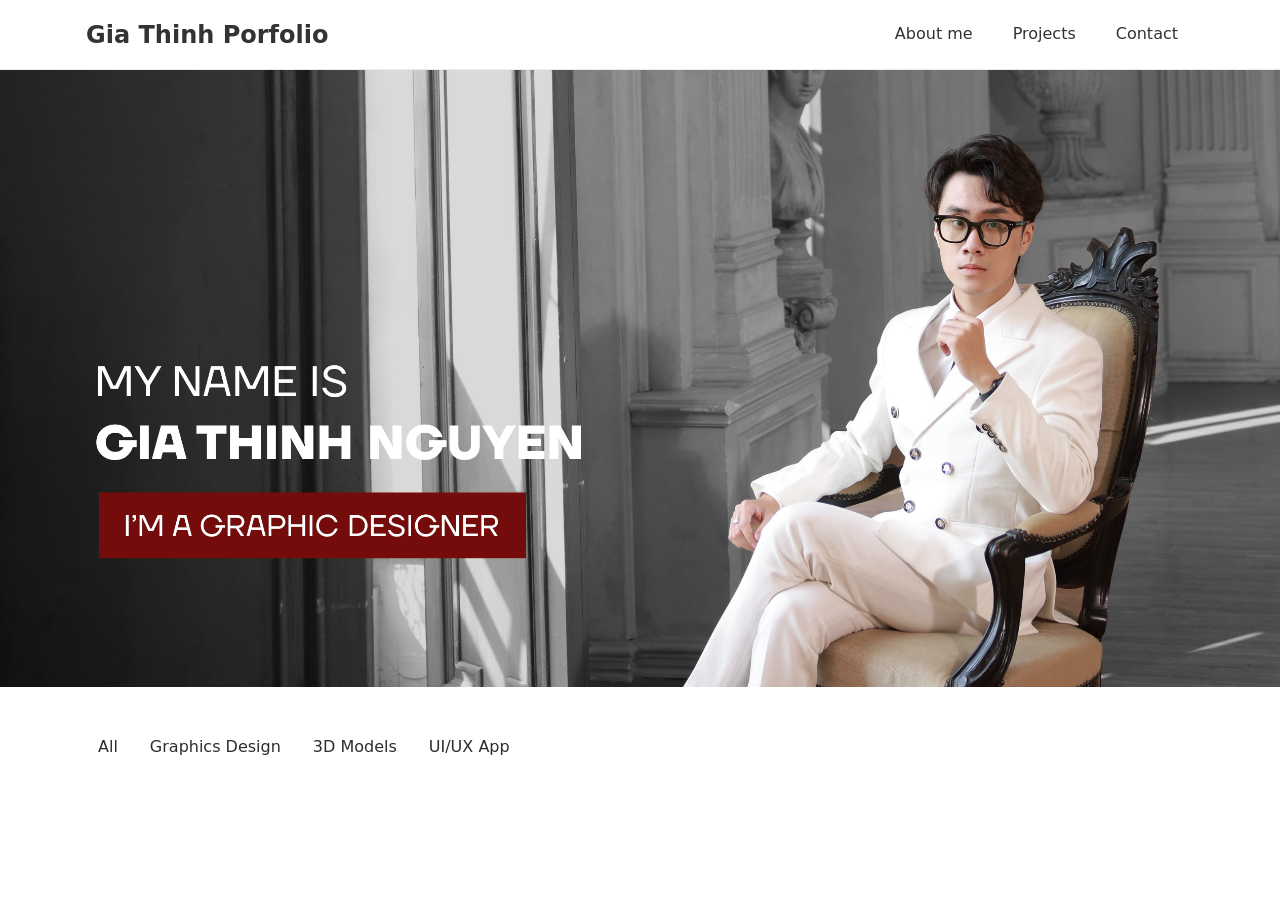
==== index.html @ 9983289e "Added header, hero section" ====
<!DOCTYPE html>
<html lang="en">

<head>
    <meta charset="UTF-8">
    <meta name="viewport" content="width=device-width, initial-scale=1.0">
    <link href="https://cdn.jsdelivr.net/npm/bootstrap@5.3.8/dist/css/bootstrap.min.css" rel="stylesheet"
        integrity="sha384-sRIl4kxILFvY47J16cr9ZwB07vP4J8+LH7qKQnuqkuIAvNWLzeN8tE5YBujZqJLB" crossorigin="anonymous" />
    <link rel="stylesheet" href="style.css">
    <title>Home Page</title>
</head>
<body>
    <header class="navbar" role="banner">
        <div class="navbar__container">
            <a href="#" class="navbar__brand">Gia Thinh Porfolio</a>
            <button class="navbar__toggle" id="navbarToggle" aria-label="Toggle navigation" aria-controls="navbarMenu"
                aria-expanded="false">
                <span class="bar"></span>
                <span class="bar"></span>
                <span class="bar"></span>
            </button>
            <nav id="navbarMenu" class="navbar__menu" role="navigation" aria-labelledby="navbarToggle">
                <ul class="navbar__list">
                    <li class="navbar__item"><a href="#" class="navbar__link">About me</a></li>
                    <li class="navbar__item"><a href="#" class="navbar__link">Projects</a></li>
                    <li class="navbar__item"><a href="#" class="navbar__link">Contact</a></li>
                </ul>
            </nav>
        </div>
    </header>
    <section class="hero mb-4">
        <div class="hero_img">
            <img src="img/KKEI9083.png" alt="">
        </div>
    </section>
    <section class="container">
        <nav class="nav_link">
                <ul>
                    <li><a href="#home">All</a></li>
                    <li><a href="#news">Graphics Design</a></li>
                    <li><a href="#contact">3D Models</a></li>
                    <li><a href="#about">UI/UX App</a></li>
                </ul>
            </nav>
    </section>
    <script src="script.js"></script>
</body>
</html>
---- style.css ----
:root {
  --color-background: #ffffff;
  --color-foreground: #f8f9fa;
  --color-text: #333333;
  --color-primary: #e13333;
  --color-primary-hover: #c02121;
  --color-border-subtle: #e9ecef;
  --font-family-sans-serif:
    system-ui, -apple-system, "Segoe UI", Roboto, "Helvetica Neue", Arial,
    sans-serif;
  --font-weight-normal: 400;
  --font-weight-bold: 700;
  --navbar-height: 70px;
  --navbar-padding: 1rem;
  --container-width: 1140px;
  --transition-speed: 0.2s;
}

*,
*::before,
*::after {
  box-sizing: border-box;
}

body {
  margin: 0;
  font-family: var(--font-family-sans-serif);
  font-size: 1rem;
  font-weight: var(--font-weight-normal);
  line-height: 1.5;
  color: var(--color-text);
  background-color: var(--color-background);
}

body::after {
  display: block;
  text-align: center;
  height: 200vh;
  padding-top: 5rem;
  color: #aaa;
}

ul {
  list-style: none;
  margin: 0;
  padding: 0;
}

a {
  text-decoration: none;
  color: var(--color-text);
}

.navbar {
  height: var(--navbar-height);
  display: flex;
  align-items: center;
  border-bottom: 1px solid var(--color-border-subtle);
}

.navbar__container {
  display: flex;
  justify-content: space-between;
  align-items: center;
  width: 100%;
  max-width: var(--container-width);
  margin: 0 auto;
  padding: 0 var(--navbar-padding);
}

.navbar__brand {
  font-size: 1.5rem;
  font-weight: var(--font-weight-bold);
}

.navbar__toggle {
  display: block;
  padding: 0.5rem;
  border: none;
  background: transparent;
  cursor: pointer;
  z-index: 1001;
}

.navbar__toggle .bar {
  display: block;
  width: 25px;
  height: 3px;
  margin: 5px auto;
  background-color: var(--color-text);
  transition: all var(--transition-speed) ease-in-out;
}

.navbar__toggle.is-active .bar:nth-child(2) {
  opacity: 0;
}
.navbar__toggle.is-active .bar:nth-child(1) {
  transform: translateY(8px) rotate(45deg);
}
.navbar__toggle.is-active .bar:nth-child(3) {
  transform: translateY(-8px) rotate(-45deg);
}

.navbar__menu {
  display: none;
  flex-direction: column;
  width: 100%;
  position: absolute;
  top: var(--navbar-height);
  left: 0;
  background-color: var(--color-background);
  border-bottom: 1px solid var(--color-border-subtle);
  box-shadow: 0 4px 6px -1px rgba(0, 0, 0, 0.05);
  z-index: 1000;
}

.navbar__menu.is-active {
  display: flex;
}

.navbar__item {
  text-align: center;
  border-bottom: 1px solid var(--color-border-subtle);
}

.navbar__link {
  display: block;
  padding: 1.5rem;
  transition: background-color var(--transition-speed) ease;
}

.navbar__link:hover,
.navbar__link:focus {
  background-color: var(--color-foreground);
}

:is(.navbar__toggle, .navbar__link):focus-visible {
  outline: 2px solid var(--color-primary);
  outline-offset: 2px;
  border-radius: 2px;
}
.hero_img img {
  object-fit: cover;
  width: 100%;
  height: auto;
}

.nav_link {
    width: 100%;
    justify-items: center;
    padding-top: 10px;
}

.nav_link ul li {
    float: left;
}

.nav_link a {
    display: block;
    color: #2d2d2d;
    text-align: center;
    padding: 14px 16px;
    text-decoration: none;
    position: relative;
    padding-bottom: 7px;
    font-size: 16px;
    font-weight: 400;
}

.nav_link a:hover {
    color: var(--color-primary-hover);
}

.nav_link a:after {
    content: '';
    position: absolute;
    height: 2px;
    background-color: var(--color-primary-hover);
    width: 100%;
    transform: scaleX(0);
    transform-origin: left;
    bottom: 0;
    left: 0;
    transition: all 0.2s ease-out;
}

.nav_link a:hover:after {
    transform: scaleX(1);
}





@media (min-width: 768px) {
  .navbar__toggle {
    display: none;
  }

  .navbar__menu {
    display: flex;
    align-items: center;
    position: static;
    width: auto;
    background-color: transparent;
    border: none;
    box-shadow: none;
  }

  .navbar__list {
    display: flex;
    align-items: center;
  }

  .navbar__item {
    border: none;
    margin-left: 0.5rem;
  }

  .navbar__link {
    padding: 0.5rem 1rem;
    border-radius: 4px;
    border-bottom: 2px solid transparent;
  }

  .navbar__link:not(.navbar__link--cta):hover,
  .navbar__link:not(.navbar__link--cta):focus {
    background-color: transparent;
    border-bottom-color: var(--color-primary);
    color: var(--color-text);
  }

  .navbar__item--cta {
    margin-left: 1.5rem;
  }

  .navbar__link--cta {
    color: #fff;
    background-color: var(--color-primary);
    padding: 0.75rem 1.5rem;
    transition: background-color var(--transition-speed) ease;
    border-bottom: none;
  }

  .navbar__link--cta:hover,
  .navbar__link--cta:focus {
    background-color: var(--color-primary-hover);
    border-bottom: none;
  }
}
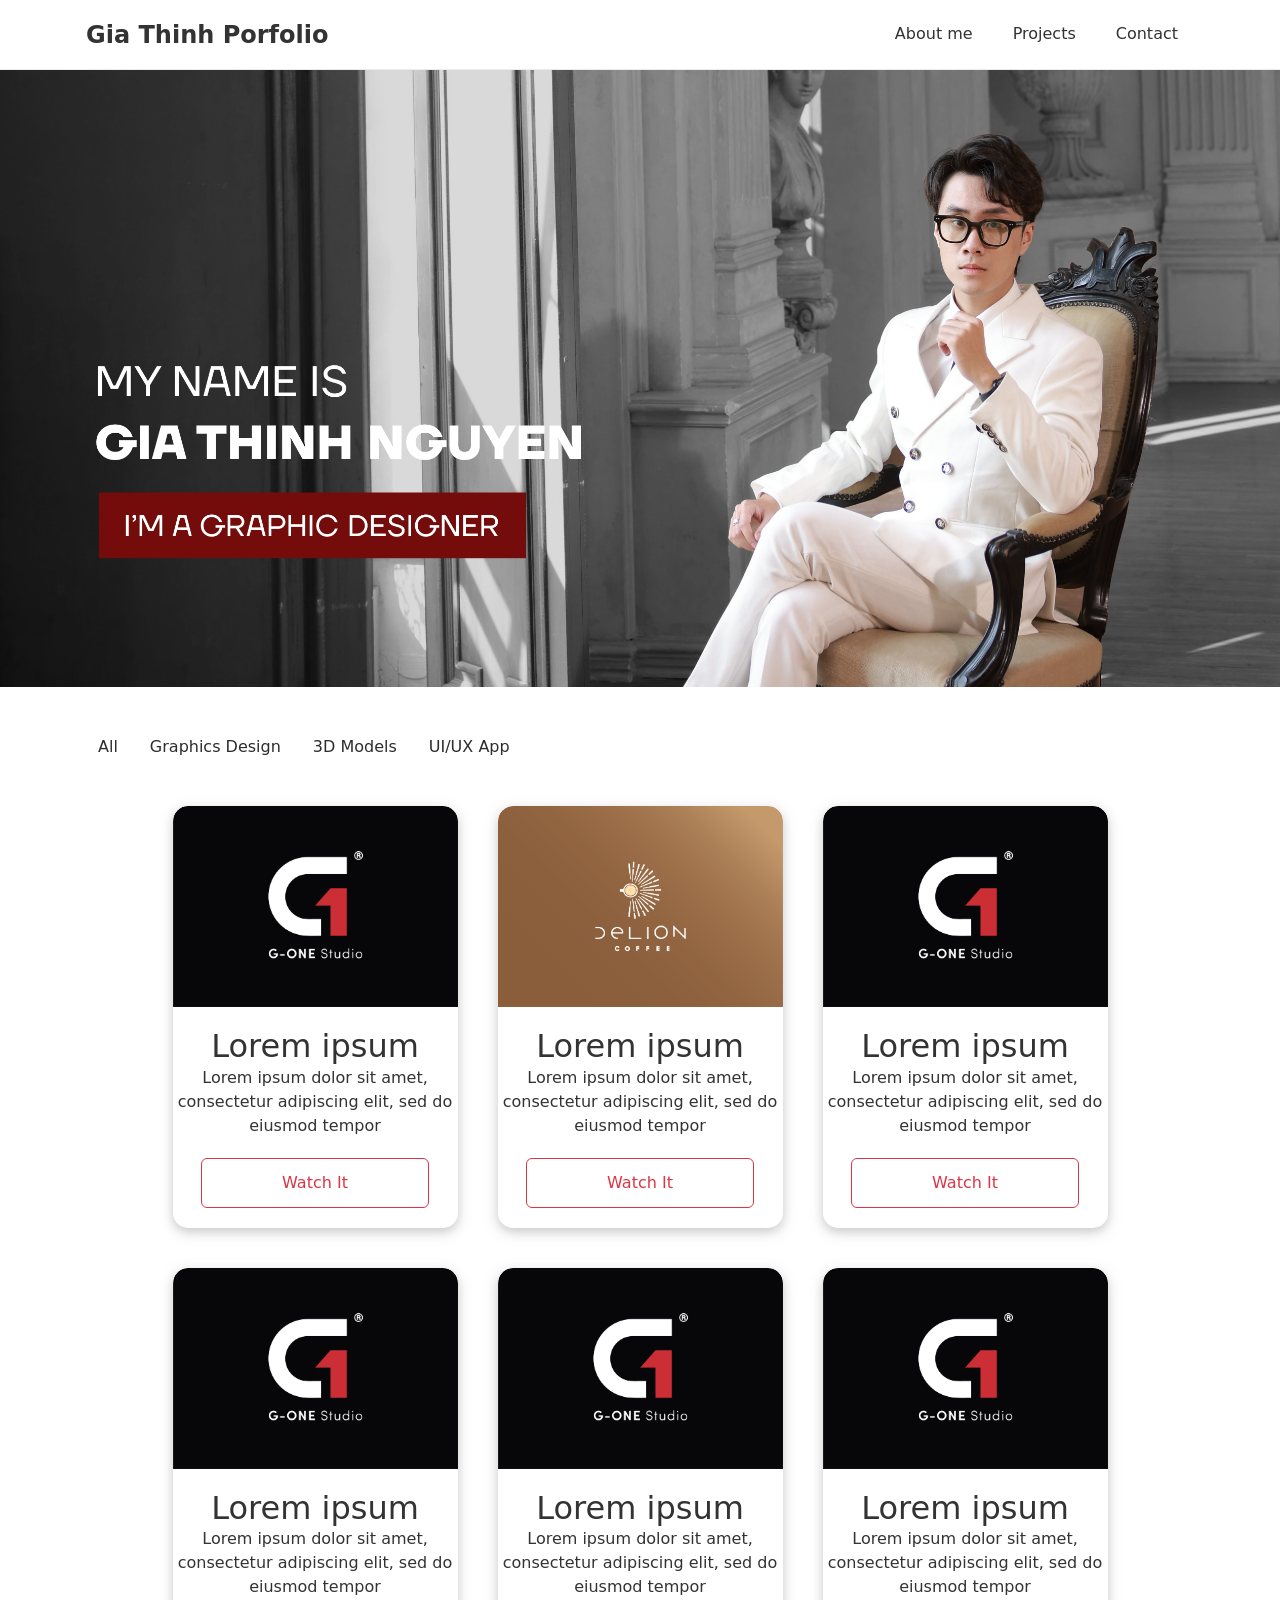
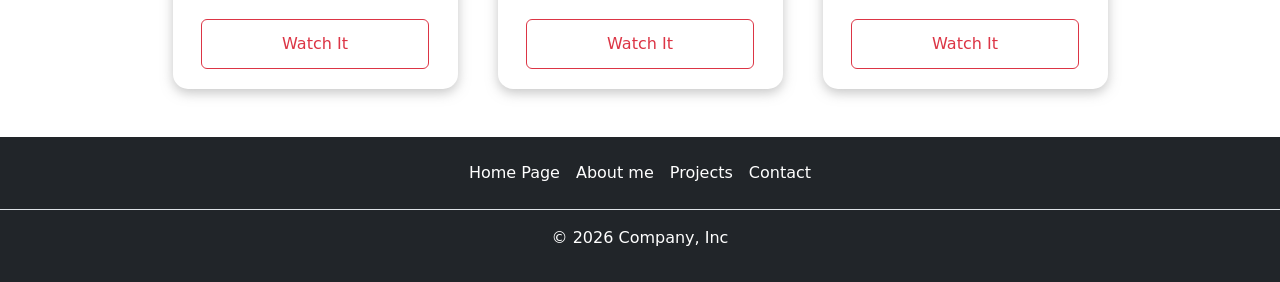
==== commit 02371d60: "Updated home page, added contact, project,  about me page" ====
--- a/index.html
+++ b/index.html
@@ -6,13 +6,16 @@
     <meta name="viewport" content="width=device-width, initial-scale=1.0">
     <link href="https://cdn.jsdelivr.net/npm/bootstrap@5.3.8/dist/css/bootstrap.min.css" rel="stylesheet"
         integrity="sha384-sRIl4kxILFvY47J16cr9ZwB07vP4J8+LH7qKQnuqkuIAvNWLzeN8tE5YBujZqJLB" crossorigin="anonymous" />
+    <script src="https://cdn.jsdelivr.net/npm/bootstrap@5.3.8/dist/js/bootstrap.bundle.min.js"></script>
     <link rel="stylesheet" href="style.css">
     <title>Home Page</title>
 </head>
+
 <body>
+    <!-- Header -->
     <header class="navbar" role="banner">
         <div class="navbar__container">
-            <a href="#" class="navbar__brand">Gia Thinh Porfolio</a>
+            <a href="index.html" class="navbar__brand">Gia Thinh Porfolio</a>
             <button class="navbar__toggle" id="navbarToggle" aria-label="Toggle navigation" aria-controls="navbarMenu"
                 aria-expanded="false">
                 <span class="bar"></span>
@@ -21,20 +24,22 @@
             </button>
             <nav id="navbarMenu" class="navbar__menu" role="navigation" aria-labelledby="navbarToggle">
                 <ul class="navbar__list">
-                    <li class="navbar__item"><a href="#" class="navbar__link">About me</a></li>
-                    <li class="navbar__item"><a href="#" class="navbar__link">Projects</a></li>
-                    <li class="navbar__item"><a href="#" class="navbar__link">Contact</a></li>
+                    <li class="navbar__item"><a href="about.html" class="navbar__link">About me</a></li>
+                    <li class="navbar__item"><a href="project.html" class="navbar__link">Projects</a></li>
+                    <li class="navbar__item"><a href="contact.html" class="navbar__link">Contact</a></li>
                 </ul>
             </nav>
         </div>
     </header>
+    <!-- Hero Section -->
     <section class="hero mb-4">
         <div class="hero_img">
             <img src="img/KKEI9083.png" alt="">
         </div>
     </section>
-    <section class="container">
-        <nav class="nav_link">
+    <section class="container mb-5">
+        <div class="row">
+            <nav class="nav_link">
                 <ul>
                     <li><a href="#home">All</a></li>
                     <li><a href="#news">Graphics Design</a></li>
@@ -42,7 +47,95 @@
                     <li><a href="#about">UI/UX App</a></li>
                 </ul>
             </nav>
+            <div class="container">
+                <div class="card_grid row justify-content-center">
+                    <div class="port_card col-md-3">
+                        <div class="card_img">
+                            <img src="img/Asset 27.png" alt="card">
+                        </div>
+                        <div class="card_content">
+                            <h2>Lorem ipsum</h2>
+                            <span>Lorem ipsum dolor sit amet, consectetur adipiscing elit, sed do eiusmod tempor</span>
+                        </div>
+                        <div class="card_button d-grid gap-3">
+                            <button type="button" class="btn btn-outline-danger">Watch It</button>
+                        </div>
+                    </div>
+                    <div class="port_card col-md-3">
+                        <div class="card_img">
+                            <img src="img/Asset 63@300x.png" alt="card">
+                        </div>
+                        <div class="card_content">
+                            <h2>Lorem ipsum</h2>
+                            <span>Lorem ipsum dolor sit amet, consectetur adipiscing elit, sed do eiusmod tempor</span>
+                        </div>
+                        <div class="card_button d-grid gap-3">
+                            <button type="button" class="btn btn-outline-danger">Watch It</button>
+                        </div>
+                    </div>
+                    <div class="port_card col-md-3">
+                        <div class="card_img">
+                            <img src="img/Asset 27.png" alt="card">
+                        </div>
+                        <div class="card_content">
+                            <h2>Lorem ipsum</h2>
+                            <span>Lorem ipsum dolor sit amet, consectetur adipiscing elit, sed do eiusmod tempor</span>
+                        </div>
+                        <div class="card_button d-grid gap-3">
+                            <button type="button" class="btn btn-outline-danger">Watch It</button>
+                        </div>
+                    </div>
+                    <div class="port_card col-md-3">
+                        <div class="card_img">
+                            <img src="img/Asset 27.png" alt="card">
+                        </div>
+                        <div class="card_content">
+                            <h2>Lorem ipsum</h2>
+                            <span>Lorem ipsum dolor sit amet, consectetur adipiscing elit, sed do eiusmod tempor</span>
+                        </div>
+                        <div class="card_button d-grid gap-3">
+                            <button type="button" class="btn btn-outline-danger">Watch It</button>
+                        </div>
+                    </div>
+                    <div class="port_card col-md-3">
+                        <div class="card_img">
+                            <img src="img/Asset 27.png" alt="card">
+                        </div>
+                        <div class="card_content">
+                            <h2>Lorem ipsum</h2>
+                            <span>Lorem ipsum dolor sit amet, consectetur adipiscing elit, sed do eiusmod tempor</span>
+                        </div>
+                        <div class="card_button d-grid gap-3">
+                            <button type="button" class="btn btn-outline-danger">Watch It</button>
+                        </div>
+                    </div>
+                    <div class="port_card col-md-3">
+                        <div class="card_img">
+                            <img src="img/Asset 27.png" alt="card">
+                        </div>
+                        <div class="card_content">
+                            <h2>Lorem ipsum</h2>
+                            <span>Lorem ipsum dolor sit amet, consectetur adipiscing elit, sed do eiusmod tempor</span>
+                        </div>
+                        <div class="card_button d-grid gap-3">
+                            <button type="button" class="btn btn-outline-danger">Watch It</button>
+                        </div>
+                    </div>
+                </div>
+            </div>
+        </div>
     </section>
+    <!-- Footer -->
+    <footer class="py-3 bg-dark">
+        <ul class="nav justify-content-center border-bottom pb-3 mb-3">
+            <li class="nav-item"><a href="index.html" class="nav-link px-2 text-white">Home Page</a></li>
+            <li class="nav-item"><a href="about.html" class="nav-link px-2 text-white">About me</a></li>
+            <li class="nav-item"><a href="project.html" class="nav-link px-2 text-white">Projects</a></li>
+            <li class="nav-item"><a href="contact.html" class="nav-link px-2 text-white">Contact</a></li>
+        </ul>
+        <p class="text-center text-white">© 2026 Company, Inc</p>
+    </footer>
     <script src="script.js"></script>
 </body>
+
 </html>
--- a/style.css
+++ b/style.css
@@ -188,8 +188,70 @@
     transform: scaleX(1);
 }
 
-
-
+.port_card {
+    padding: 0;
+    height: auto;
+    background-color: white;
+    border-radius: 15px;
+    overflow: hidden;
+    box-shadow: 0 4px 12px rgba(143, 143, 143, 0.5);
+    display: flex;
+    flex-direction: column;
+    text-align: center;
+}
+
+.card_img {
+    width: 100%;
+    height: auto;
+}
+
+.card_img img {
+    width: 100%;
+    height: auto;
+    display: block;
+    border-radius: 15px 15px 0 0;
+}
+
+.card_content h2 {
+    margin: 0;
+}
+
+.card_content {
+    padding: 20px 0 20px 0;
+}
+
+.card_button {
+    width: 80%;
+    height: 50px;
+    cursor: pointer;
+    margin: auto;
+    margin-bottom: 20px;
+    transition: all 0.5s ease;
+}
+
+/* .card_button a {
+    font-size: 16px;
+    color: #4F46E5;
+    text-decoration: none;
+    padding: 10px 0;
+    font-weight: bold;
+    line-height: 50px;
+}
+
+.card_button:hover {    
+        color: white !important;
+
+    background: linear-gradient(to right, #4F46E5, #8B5CF6);
+}
+
+.card_button a:hover{
+      color: white !important;
+
+} */
+.card_grid{
+  gap: 40px;
+  margin-top: 40px;
+}
 
 
 @media (min-width: 768px) {
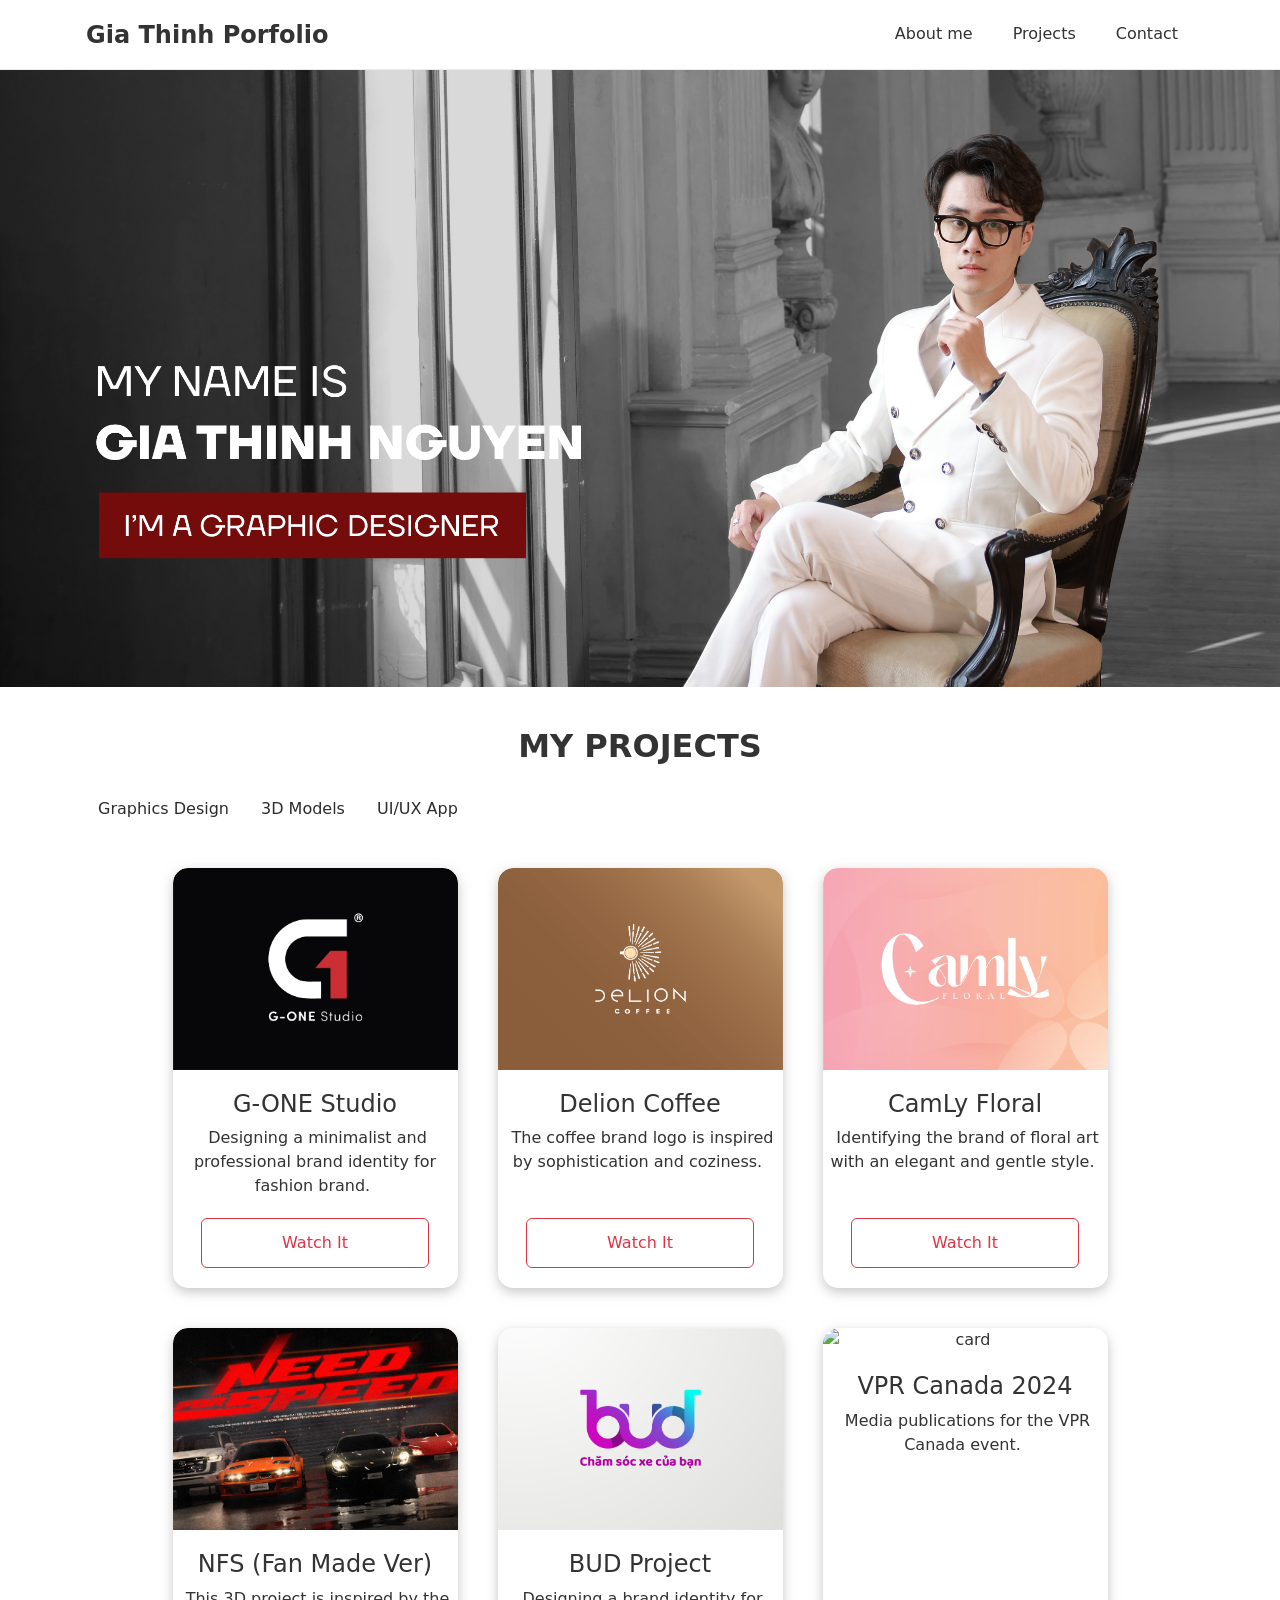
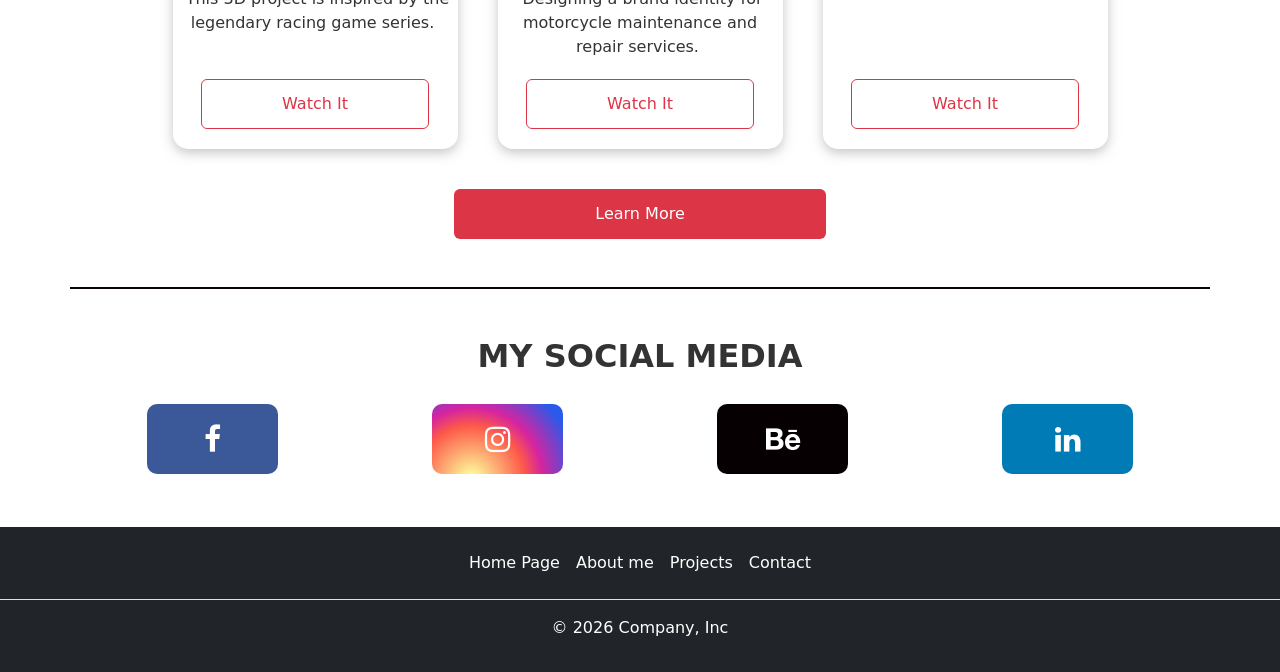
==== commit 30435a0d: "Updated home page and about page" ====
--- a/index.html
+++ b/index.html
@@ -7,6 +7,7 @@
     <link href="https://cdn.jsdelivr.net/npm/bootstrap@5.3.8/dist/css/bootstrap.min.css" rel="stylesheet"
         integrity="sha384-sRIl4kxILFvY47J16cr9ZwB07vP4J8+LH7qKQnuqkuIAvNWLzeN8tE5YBujZqJLB" crossorigin="anonymous" />
     <script src="https://cdn.jsdelivr.net/npm/bootstrap@5.3.8/dist/js/bootstrap.bundle.min.js"></script>
+    <link rel="stylesheet" href="https://cdnjs.cloudflare.com/ajax/libs/font-awesome/4.7.0/css/font-awesome.min.css">
     <link rel="stylesheet" href="style.css">
     <title>Home Page</title>
 </head>
@@ -39,9 +40,11 @@
     </section>
     <section class="container mb-5">
         <div class="row">
+            <div class="nav-text text-center mt-3">
+                <h2 class="text-uppercase">My Projects</h2>
+            </div>
             <nav class="nav_link">
                 <ul>
-                    <li><a href="#home">All</a></li>
                     <li><a href="#news">Graphics Design</a></li>
                     <li><a href="#contact">3D Models</a></li>
                     <li><a href="#about">UI/UX App</a></li>
@@ -54,8 +57,8 @@
                             <img src="img/Asset 27.png" alt="card">
                         </div>
                         <div class="card_content">
-                            <h2>Lorem ipsum</h2>
-                            <span>Lorem ipsum dolor sit amet, consectetur adipiscing elit, sed do eiusmod tempor</span>
+                            <h4>G-ONE Studio</h4>
+                            <span>Designing a minimalist and professional brand identity for fashion brand.</span>
                         </div>
                         <div class="card_button d-grid gap-3">
                             <button type="button" class="btn btn-outline-danger">Watch It</button>
@@ -66,8 +69,8 @@
                             <img src="img/Asset 63@300x.png" alt="card">
                         </div>
                         <div class="card_content">
-                            <h2>Lorem ipsum</h2>
-                            <span>Lorem ipsum dolor sit amet, consectetur adipiscing elit, sed do eiusmod tempor</span>
+                            <h4>Delion Coffee</h4>
+                            <span>The coffee brand logo is inspired by sophistication and coziness.</span>
                         </div>
                         <div class="card_button d-grid gap-3">
                             <button type="button" class="btn btn-outline-danger">Watch It</button>
@@ -75,11 +78,11 @@
                     </div>
                     <div class="port_card col-md-3">
                         <div class="card_img">
-                            <img src="img/Asset 27.png" alt="card">
+                            <img src="img/Asset 13.png" alt="card">
                         </div>
                         <div class="card_content">
-                            <h2>Lorem ipsum</h2>
-                            <span>Lorem ipsum dolor sit amet, consectetur adipiscing elit, sed do eiusmod tempor</span>
+                            <h4>CamLy Floral</h4>
+                            <span>Identifying the brand of floral art with an elegant and gentle style.</span>
                         </div>
                         <div class="card_button d-grid gap-3">
                             <button type="button" class="btn btn-outline-danger">Watch It</button>
@@ -87,11 +90,11 @@
                     </div>
                     <div class="port_card col-md-3">
                         <div class="card_img">
-                            <img src="img/Asset 27.png" alt="card">
+                            <img src="img/Asset 14.png" alt="card">
                         </div>
                         <div class="card_content">
-                            <h2>Lorem ipsum</h2>
-                            <span>Lorem ipsum dolor sit amet, consectetur adipiscing elit, sed do eiusmod tempor</span>
+                            <h4>NFS (Fan Made Ver)</h4>
+                            <span>This 3D project is inspired by the legendary racing game series.</span>
                         </div>
                         <div class="card_button d-grid gap-3">
                             <button type="button" class="btn btn-outline-danger">Watch It</button>
@@ -99,11 +102,11 @@
                     </div>
                     <div class="port_card col-md-3">
                         <div class="card_img">
-                            <img src="img/Asset 27.png" alt="card">
+                            <img src="img/Asset 15.png" alt="card">
                         </div>
                         <div class="card_content">
-                            <h2>Lorem ipsum</h2>
-                            <span>Lorem ipsum dolor sit amet, consectetur adipiscing elit, sed do eiusmod tempor</span>
+                            <h4>BUD Project</h4>
+                            <span>Designing a brand identity for motorcycle maintenance and repair services.</span>
                         </div>
                         <div class="card_button d-grid gap-3">
                             <button type="button" class="btn btn-outline-danger">Watch It</button>
@@ -111,17 +114,41 @@
                     </div>
                     <div class="port_card col-md-3">
                         <div class="card_img">
-                            <img src="img/Asset 27.png" alt="card">
+                            <img src="img/Asset 17.png" alt="card">
                         </div>
                         <div class="card_content">
-                            <h2>Lorem ipsum</h2>
-                            <span>Lorem ipsum dolor sit amet, consectetur adipiscing elit, sed do eiusmod tempor</span>
+                            <h4>VPR Canada 2024</h4>
+                            <span>Media publications for the VPR Canada event.</span>
                         </div>
                         <div class="card_button d-grid gap-3">
                             <button type="button" class="btn btn-outline-danger">Watch It</button>
                         </div>
                     </div>
+                    <div class="learn-more ">
+                        <a href="project.html" class="d-grid gap-2 col-4 mx-auto mb-5">
+                            <button type="button" class="btn btn-primary">Learn More</button>
+                        </a>
+                    </div>
                 </div>
+            </div>
+        </div>
+    </section>
+    <section class="container">
+        <div class="nav-text text-center mt-3 mb-4">
+            <h2 class="text-uppercase">My Social Media</h2>
+        </div>
+        <div class="row justify-content-center mb-5">
+            <div class="col-md-3 text-center">
+                <a href="#" class="fa fa-facebook"></a>
+            </div>
+            <div class="col-md-3 text-center">
+                <a href="#" class="fa fa-instagram"></a>
+            </div>
+            <div class="col-md-3 text-center">
+                <a href="#" class="fa fa-behance"></a>
+            </div>
+            <div class="col-md-3 text-center">
+                <a href="#" class="fa fa-linkedin"></a>
             </div>
         </div>
     </section>
--- a/style.css
+++ b/style.css
@@ -146,113 +146,150 @@
 }
 
 .nav_link {
-    width: 100%;
-    justify-items: center;
-    padding-top: 10px;
+  width: 100%;
+  justify-items: center;
+  padding-top: 10px;
 }
 
 .nav_link ul li {
-    float: left;
+  float: left;
 }
 
 .nav_link a {
-    display: block;
-    color: #2d2d2d;
-    text-align: center;
-    padding: 14px 16px;
-    text-decoration: none;
-    position: relative;
-    padding-bottom: 7px;
-    font-size: 16px;
-    font-weight: 400;
+  display: block;
+  color: #2d2d2d;
+  text-align: center;
+  padding: 14px 16px;
+  text-decoration: none;
+  position: relative;
+  padding-bottom: 7px;
+  font-size: 16px;
+  font-weight: 400;
 }
 
 .nav_link a:hover {
-    color: var(--color-primary-hover);
+  color: var(--color-primary-hover);
 }
 
 .nav_link a:after {
-    content: '';
-    position: absolute;
-    height: 2px;
-    background-color: var(--color-primary-hover);
-    width: 100%;
-    transform: scaleX(0);
-    transform-origin: left;
-    bottom: 0;
-    left: 0;
-    transition: all 0.2s ease-out;
+  content: "";
+  position: absolute;
+  height: 2px;
+  background-color: var(--color-primary-hover);
+  width: 100%;
+  transform: scaleX(0);
+  transform-origin: left;
+  bottom: 0;
+  left: 0;
+  transition: all 0.2s ease-out;
 }
 
 .nav_link a:hover:after {
-    transform: scaleX(1);
+  transform: scaleX(1);
 }
 
 .port_card {
-    padding: 0;
-    height: auto;
-    background-color: white;
-    border-radius: 15px;
-    overflow: hidden;
-    box-shadow: 0 4px 12px rgba(143, 143, 143, 0.5);
-    display: flex;
-    flex-direction: column;
-    text-align: center;
+  padding: 0;
+  height: auto;
+  background-color: white;
+  border-radius: 15px;
+  overflow: hidden;
+  box-shadow: 0 4px 12px rgba(143, 143, 143, 0.5);
+  display: flex;
+  flex-direction: column;
+  text-align: center;
 }
 
 .card_img {
-    width: 100%;
-    height: auto;
+  width: 100%;
+  height: auto;
 }
 
 .card_img img {
-    width: 100%;
-    height: auto;
-    display: block;
-    border-radius: 15px 15px 0 0;
+  width: 100%;
+  height: auto;
+  display: block;
+  border-radius: 15px 15px 0 0;
 }
 
 .card_content h2 {
-    margin: 0;
+  margin: 0;
 }
 
 .card_content {
-    padding: 20px 0 20px 0;
+  padding: 20px 0 20px 0;
+}
+.card_content span{
+  padding: 0 5px;
 }
 
 .card_button {
-    width: 80%;
-    height: 50px;
-    cursor: pointer;
-    margin: auto;
-    margin-bottom: 20px;
-    transition: all 0.5s ease;
-}
-
-/* .card_button a {
-    font-size: 16px;
-    color: #4F46E5;
-    text-decoration: none;
-    padding: 10px 0;
-    font-weight: bold;
-    line-height: 50px;
-}
-
-.card_button:hover {    
-        color: white !important;
-
-    background: linear-gradient(to right, #4F46E5, #8B5CF6);
-}
-
-.card_button a:hover{
-      color: white !important;
-
-} */
-.card_grid{
+  width: 80%;
+  height: 50px;
+  cursor: pointer;
+  margin: auto;
+  margin-bottom: 20px;
+  transition: all 0.5s ease;
+}
+
+.card_grid {
   gap: 40px;
   margin-top: 40px;
 }
-
+.learn-more {
+  border-bottom: 2px solid rgb(9, 3, 1);
+}
+.learn-more button {
+  height: 50px;
+  background-color: #dc3545;
+  border: none;
+}
+.learn-more button:hover {
+  background-color: #a61b29;
+  border: none;
+}
+.nav-text h2 {
+  font-size: 2em;
+  font-weight: bold;
+}
+.fa {
+  padding: 20px;
+  font-size: 30px;
+  width: 50%;
+  text-align: center;
+  text-decoration: none;
+  margin: 5px 2px;
+  transition: all 0.3s;
+  border-radius: 10px;
+}
+
+.fa:hover {
+  scale: 1.2;
+}
+
+.fa-facebook {
+  background: #3b5998;
+  color: white;
+}
+.fa-instagram {
+  background: radial-gradient(
+    circle at 30% 107%,
+    #fdf497 0%,
+    #fdf497 5%,
+    #fd5949 45%,
+    #d6249f 60%,
+    #285aeb 90%
+  );
+  color: white;
+}
+.fa-behance {
+  background: #070003;
+  color: white;
+}
+.fa-linkedin {
+  background: #007bb5;
+  color: white;
+}
 
 @media (min-width: 768px) {
   .navbar__toggle {
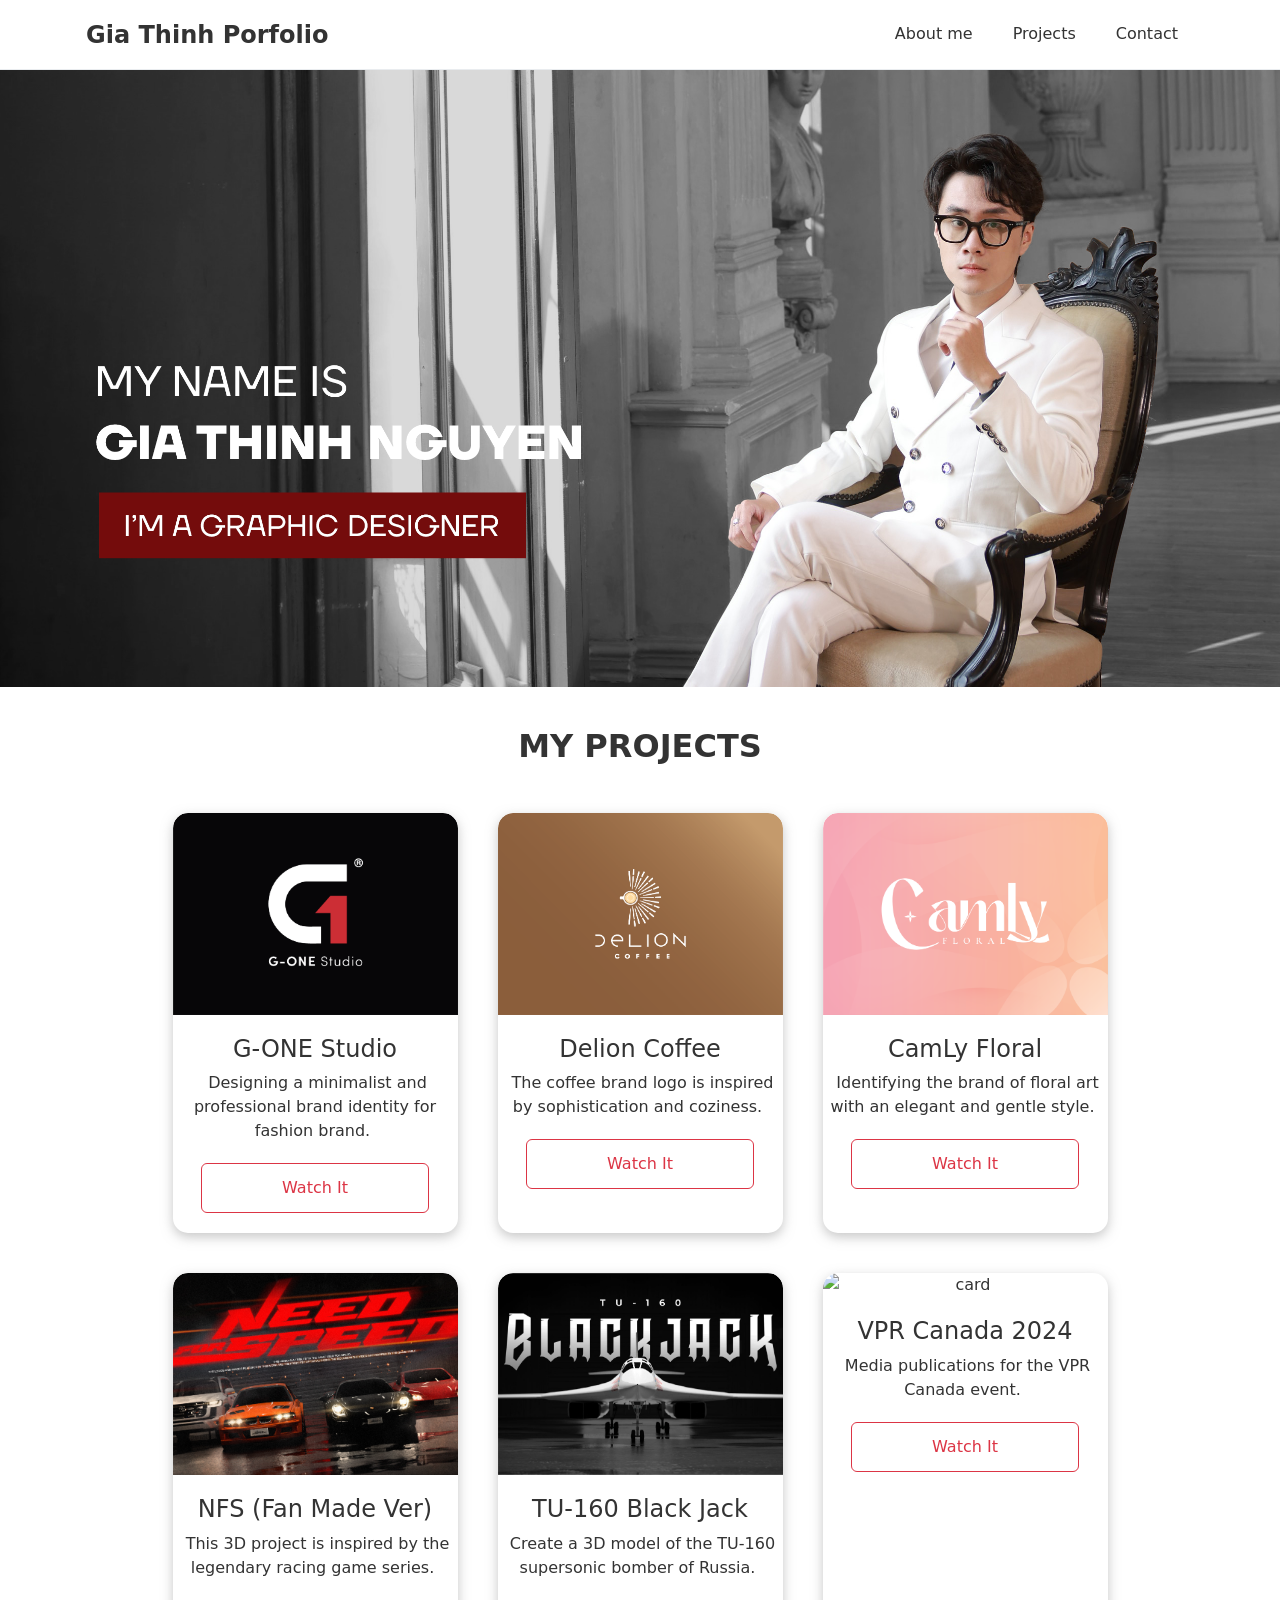
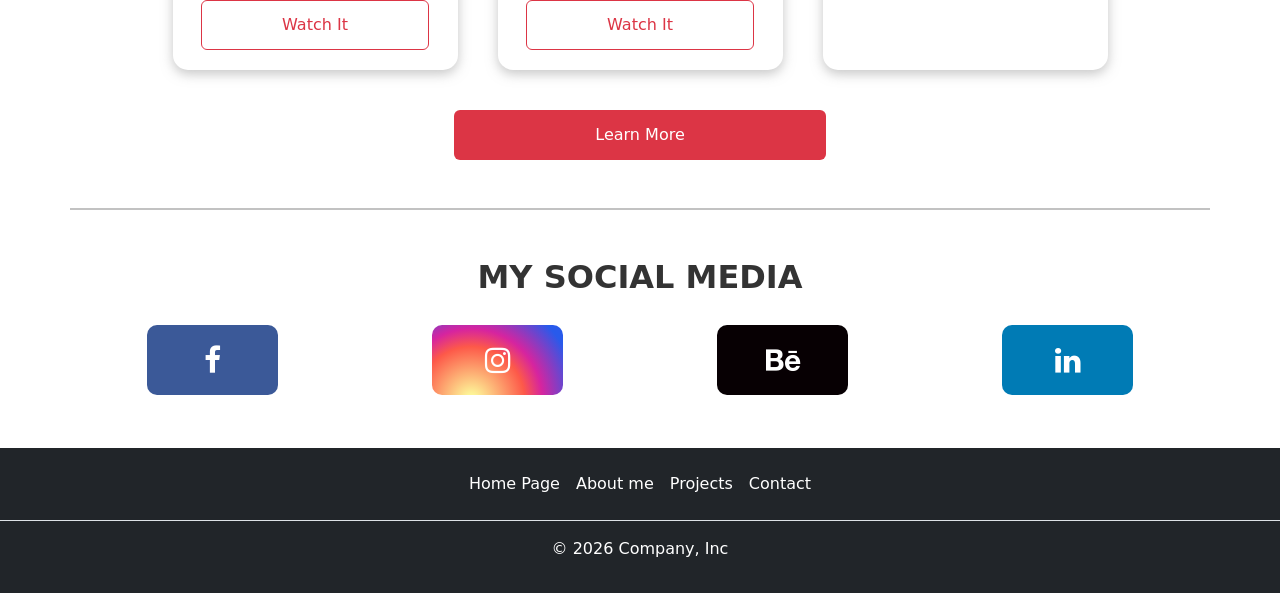
==== commit b33256c6: "Added all pages for each projects" ====
--- a/index.html
+++ b/index.html
@@ -10,6 +10,7 @@
     <link rel="stylesheet" href="https://cdnjs.cloudflare.com/ajax/libs/font-awesome/4.7.0/css/font-awesome.min.css">
     <link rel="stylesheet" href="style.css">
     <title>Home Page</title>
+    <link rel="icon" type="image/x-icon" href="img/2.png">
 </head>
 
 <body>
@@ -43,13 +44,6 @@
             <div class="nav-text text-center mt-3">
                 <h2 class="text-uppercase">My Projects</h2>
             </div>
-            <nav class="nav_link">
-                <ul>
-                    <li><a href="#news">Graphics Design</a></li>
-                    <li><a href="#contact">3D Models</a></li>
-                    <li><a href="#about">UI/UX App</a></li>
-                </ul>
-            </nav>
             <div class="container">
                 <div class="card_grid row justify-content-center">
                     <div class="port_card col-md-3">
@@ -61,7 +55,9 @@
                             <span>Designing a minimalist and professional brand identity for fashion brand.</span>
                         </div>
                         <div class="card_button d-grid gap-3">
-                            <button type="button" class="btn btn-outline-danger">Watch It</button>
+                            <a href="g1.html" class="d-grid gap-3">
+                                <button type="button" class="btn btn-outline-danger">Watch It</button>
+                            </a>
                         </div>
                     </div>
                     <div class="port_card col-md-3">
@@ -73,7 +69,9 @@
                             <span>The coffee brand logo is inspired by sophistication and coziness.</span>
                         </div>
                         <div class="card_button d-grid gap-3">
-                            <button type="button" class="btn btn-outline-danger">Watch It</button>
+                            <a href="tu160.html" class="d-grid gap-3">
+                                <button type="button" class="btn btn-outline-danger">Watch It</button>
+                            </a>
                         </div>
                     </div>
                     <div class="port_card col-md-3">
@@ -85,7 +83,9 @@
                             <span>Identifying the brand of floral art with an elegant and gentle style.</span>
                         </div>
                         <div class="card_button d-grid gap-3">
-                            <button type="button" class="btn btn-outline-danger">Watch It</button>
+                            <a href="tu160.html" class="d-grid gap-3">
+                                <button type="button" class="btn btn-outline-danger">Watch It</button>
+                            </a>
                         </div>
                     </div>
                     <div class="port_card col-md-3">
@@ -97,19 +97,23 @@
                             <span>This 3D project is inspired by the legendary racing game series.</span>
                         </div>
                         <div class="card_button d-grid gap-3">
-                            <button type="button" class="btn btn-outline-danger">Watch It</button>
+                            <a href="nfs.html" class="d-grid gap-3">
+                                <button type="button" class="btn btn-outline-danger">Watch It</button>
+                            </a>
                         </div>
                     </div>
                     <div class="port_card col-md-3">
                         <div class="card_img">
-                            <img src="img/Asset 15.png" alt="card">
+                            <img src="img/Asset 144.png" alt="card">
                         </div>
                         <div class="card_content">
-                            <h4>BUD Project</h4>
-                            <span>Designing a brand identity for motorcycle maintenance and repair services.</span>
+                            <h4>TU-160 Black Jack</h4>
+                            <span>Create a 3D model of the TU-160 supersonic bomber of Russia.</span>
                         </div>
                         <div class="card_button d-grid gap-3">
-                            <button type="button" class="btn btn-outline-danger">Watch It</button>
+                            <a href="tu160.html" class="d-grid gap-3">
+                                <button type="button" class="btn btn-outline-danger">Watch It</button>
+                            </a>
                         </div>
                     </div>
                     <div class="port_card col-md-3">
@@ -121,7 +125,9 @@
                             <span>Media publications for the VPR Canada event.</span>
                         </div>
                         <div class="card_button d-grid gap-3">
-                            <button type="button" class="btn btn-outline-danger">Watch It</button>
+                            <a href="tu160.html" class="d-grid gap-3">
+                                <button type="button" class="btn btn-outline-danger">Watch It</button>
+                            </a>
                         </div>
                     </div>
                     <div class="learn-more ">
--- a/style.css
+++ b/style.css
@@ -30,6 +30,8 @@
   line-height: 1.5;
   color: var(--color-text);
   background-color: var(--color-background);
+  overflow-x: hidden;
+  width: 100%;
 }
 
 body::after {
@@ -139,12 +141,45 @@
   outline-offset: 2px;
   border-radius: 2px;
 }
-.hero_img img {
+.hero_about {
+  position: relative;
+}
+.hero img {
   object-fit: cover;
   width: 100%;
   height: auto;
 }
-
+.hero_about h1 {
+  font-size: 50px;
+  position: absolute;
+  top: 50%;
+  right: 15%;
+  color: white;
+  border-bottom: 3px solid #c02121;
+  padding-bottom: 5px;
+}
+.hero_prj h1 {
+  font-size: 50px;
+  position: absolute;
+  top: 50%;
+  left: 50%;
+  transform: translate(-50%, -50%);
+  margin: 0;
+  color: white;
+  border-bottom: 3px solid #c02121;
+  padding-bottom: 5px;
+}
+.hero_contact h1 {
+  font-size: 50px;
+  position: absolute;
+  top: 50%;
+  left: 50%;
+  transform: translate(-50%, -50%);
+  margin: 0;
+  color: white;
+  border-bottom: 3px solid #c02121;
+  padding-bottom: 5px;
+}
 .nav_link {
   width: 100%;
   justify-items: center;
@@ -187,7 +222,9 @@
 .nav_link a:hover:after {
   transform: scaleX(1);
 }
-
+.nav_link a.active {
+  color: #c02121; /* Màu đỏ giống border của bạn */
+}
 .port_card {
   padding: 0;
   height: auto;
@@ -219,11 +256,11 @@
 .card_content {
   padding: 20px 0 20px 0;
 }
-.card_content span{
+.card_content span {
   padding: 0 5px;
 }
 
-.card_button {
+.card_button a {
   width: 80%;
   height: 50px;
   cursor: pointer;
@@ -237,7 +274,7 @@
   margin-top: 40px;
 }
 .learn-more {
-  border-bottom: 2px solid rgb(9, 3, 1);
+  border-bottom: 2px solid rgb(82 81 81 / 35%);
 }
 .learn-more button {
   height: 50px;
@@ -290,7 +327,67 @@
   background: #007bb5;
   color: white;
 }
-
+.contact-iframe iframe {
+  width: 100%;
+  height: 400px;
+}
+.contact-info-card {
+  color: black;
+  justify-content: center;
+}
+
+.contact-item i {
+  color: white;
+  font-size: 1.5rem;
+}
+
+.contact-info-card span {
+  font-size: 0.95rem;
+  color: white;
+}
+
+.contact-item {
+  background-color: var(--color-primary);
+  height: 60px;
+  border-radius: 10px;
+}
+.social-media {
+  display: flex;
+  align-items: center;
+  gap: 20px;
+  font-weight: bold;
+}
+.social-media span {
+  color: black;
+}
+.social-icons {
+  display: flex;
+  gap: 15px;
+}
+
+.social-icons a {
+  color: #102030;
+  font-size: 18px;
+  text-decoration: none;
+}
+.prj-img img {
+  width: 100%;
+  height: auto;
+}
+.prj-iframe {
+    width: 100%;
+    /* Tỉ lệ này nên khớp với tỉ lệ ảnh máy bay của bạn để không bị trắng */
+    aspect-ratio: 16 / 9; 
+    overflow: hidden;
+    position: relative;
+}
+
+.prj-iframe iframe {
+    width: 100% !important;
+    height: 50vw !important;
+    border: none;
+    overflow: hidden;
+}
 @media (min-width: 768px) {
   .navbar__toggle {
     display: none;
